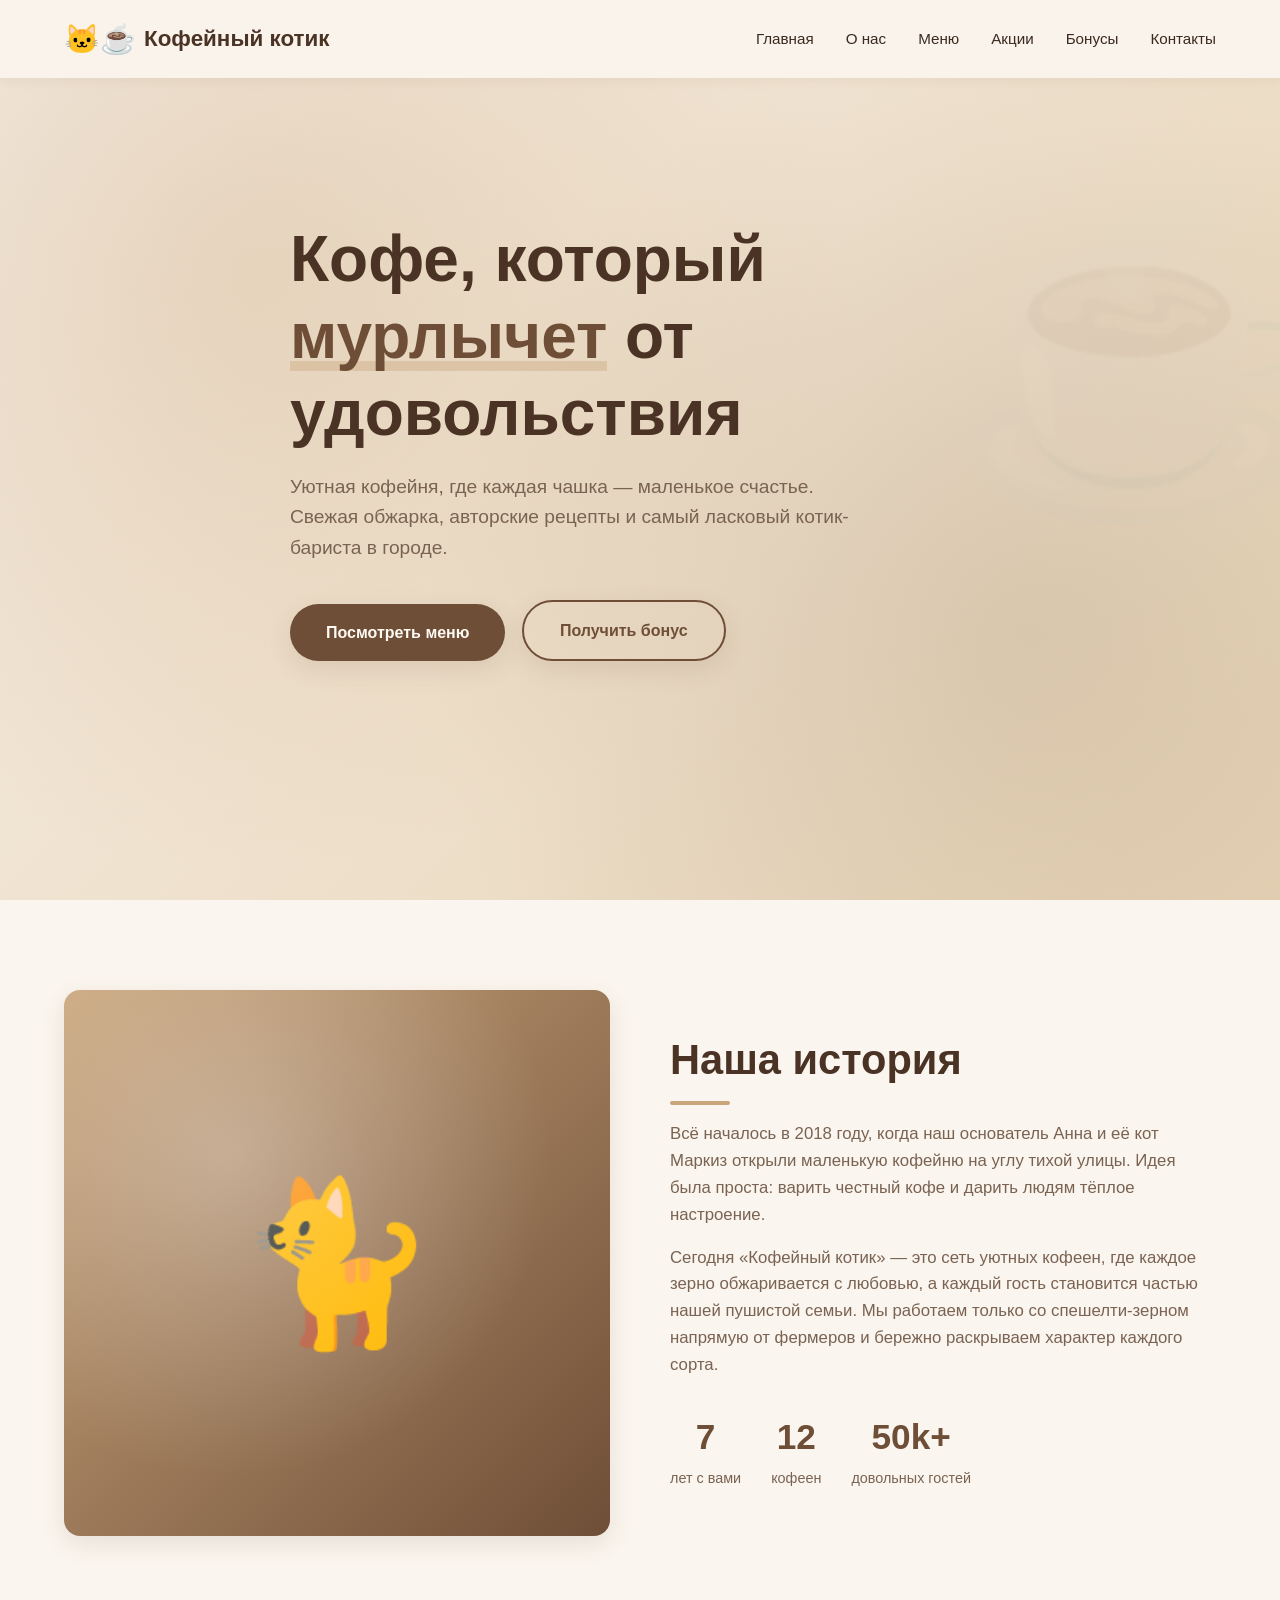
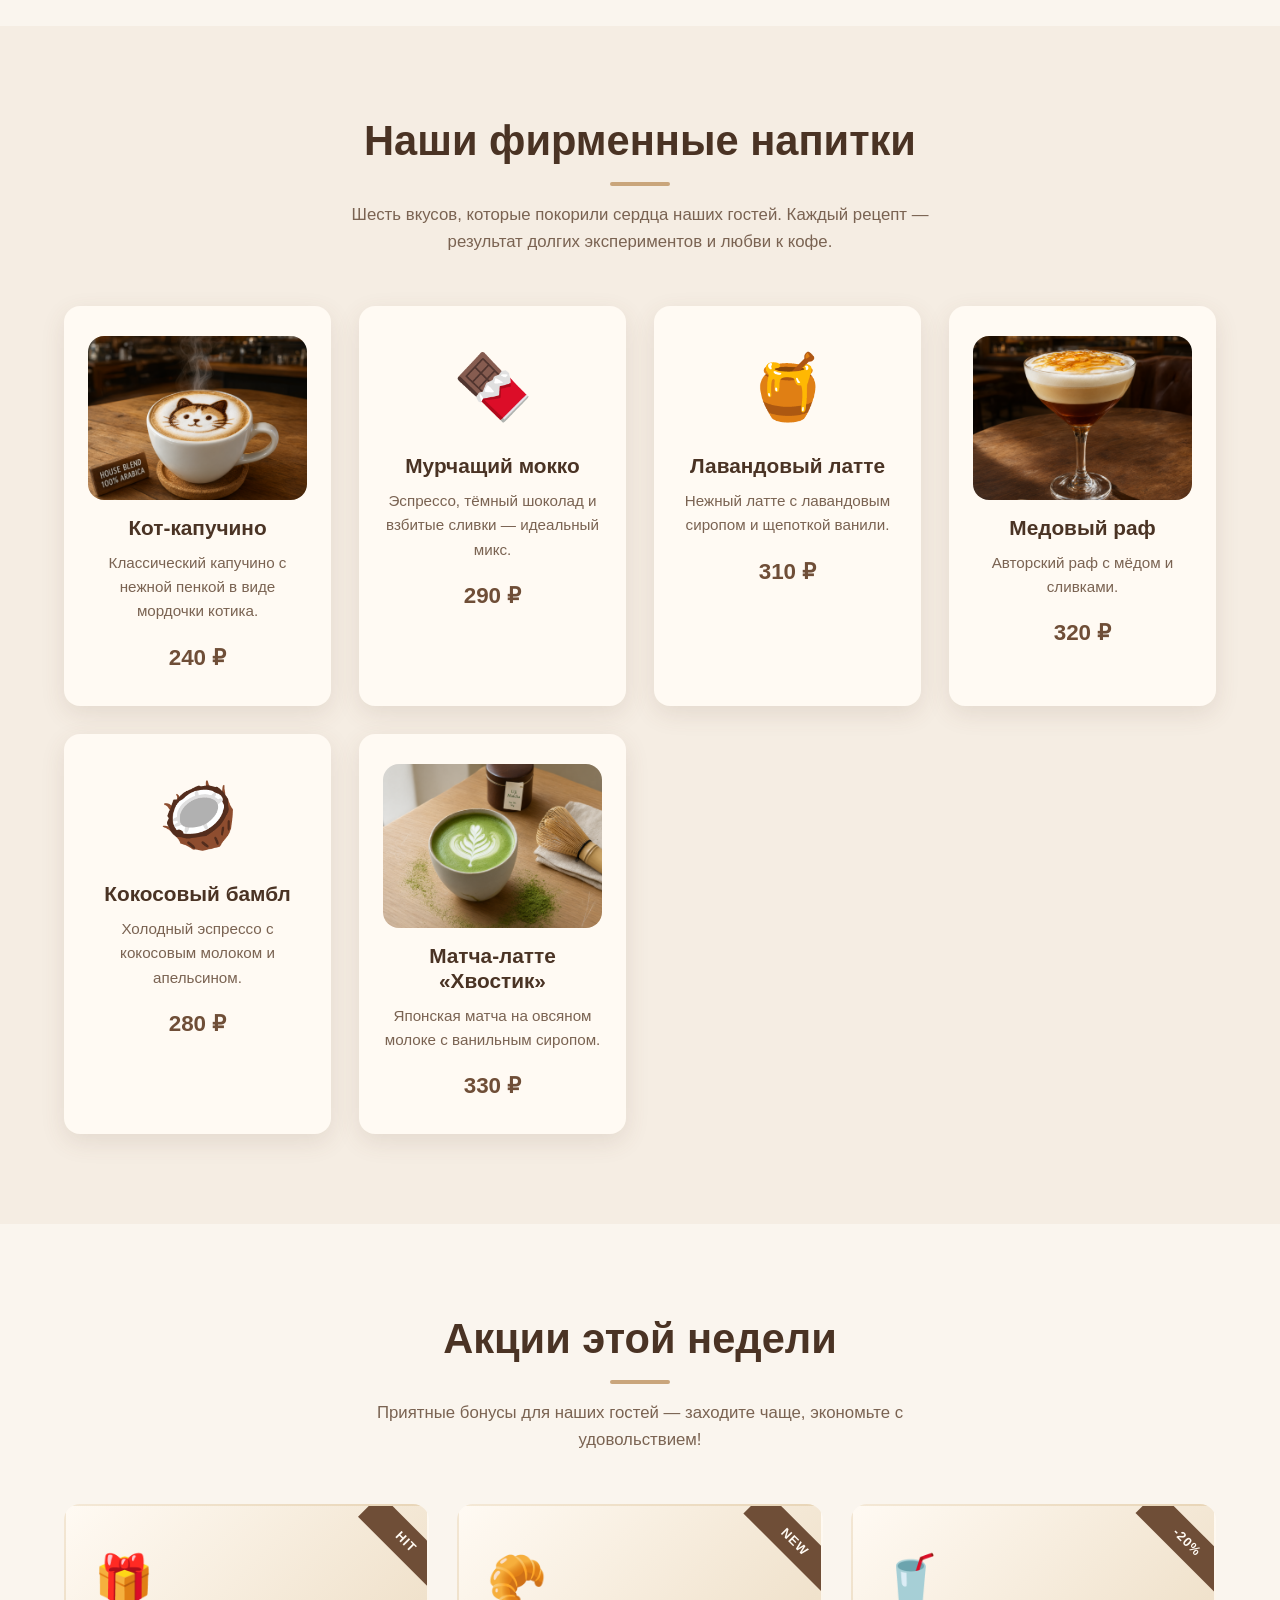
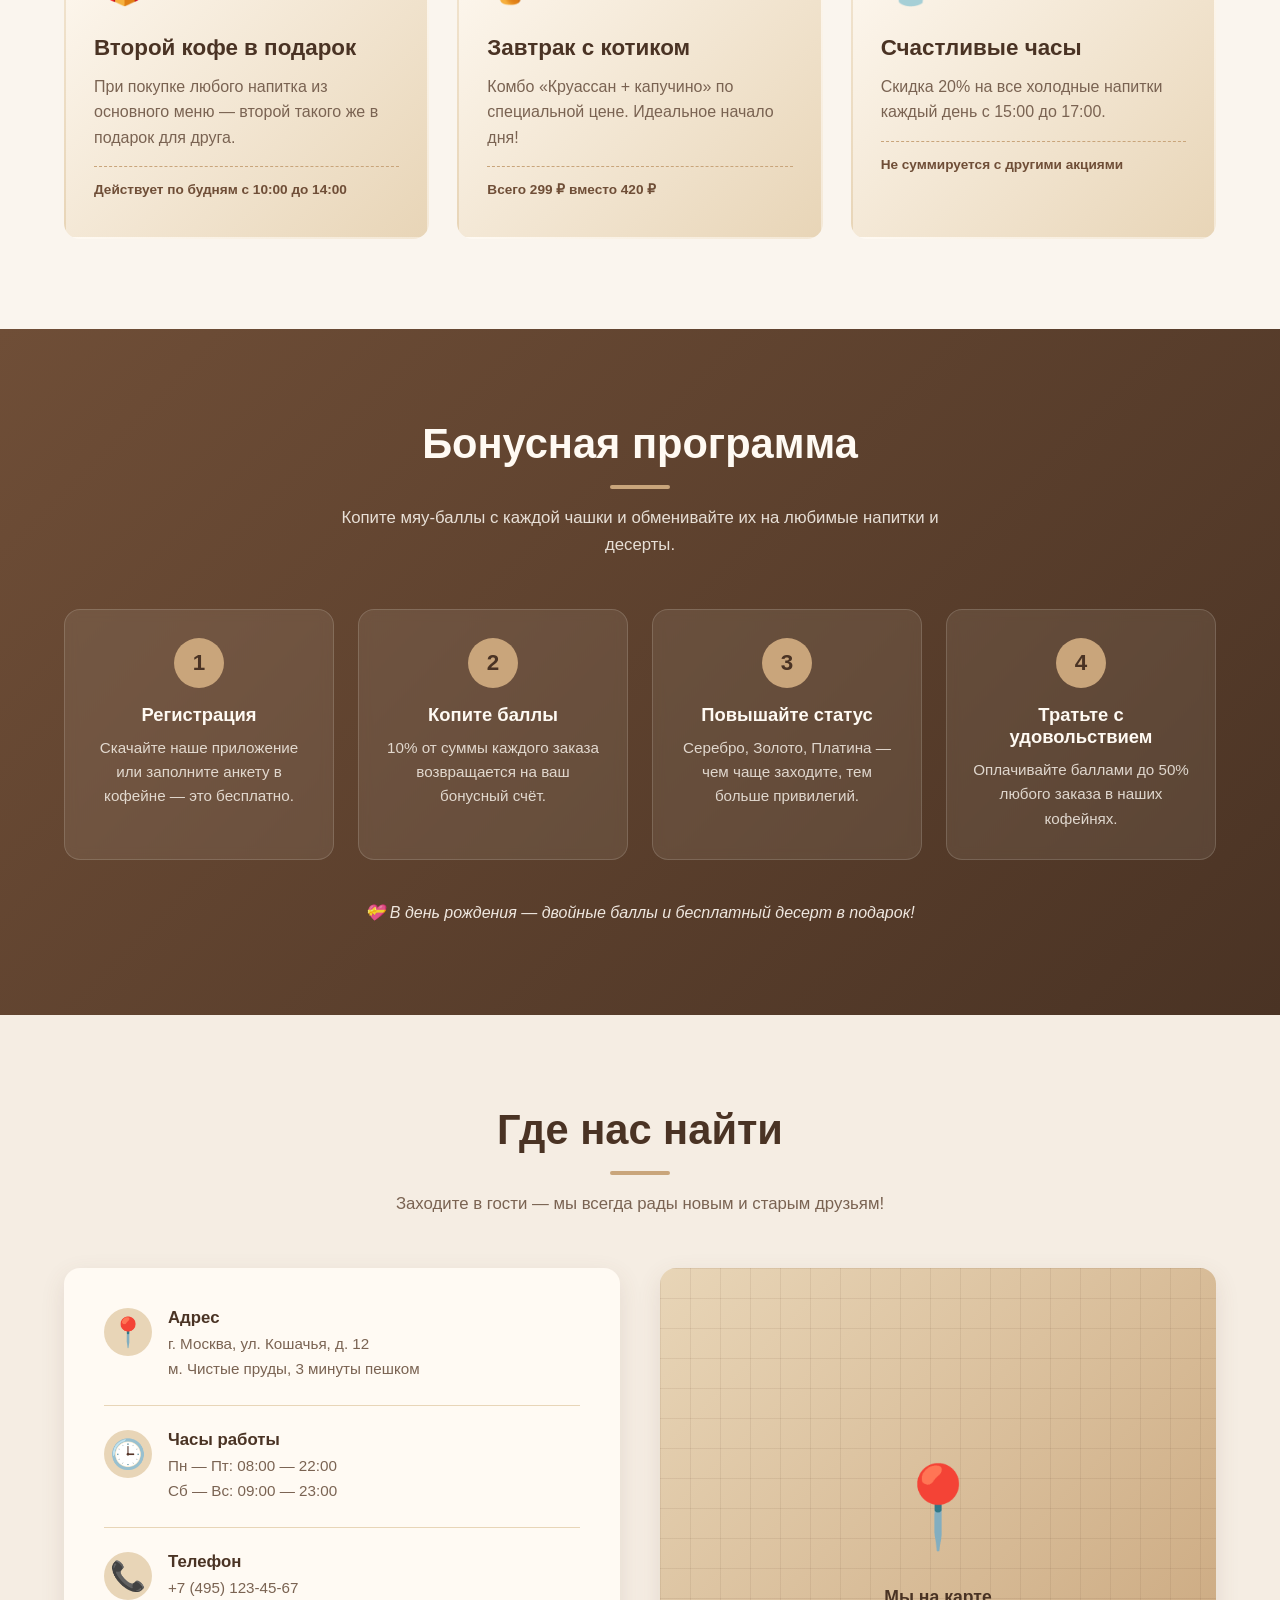
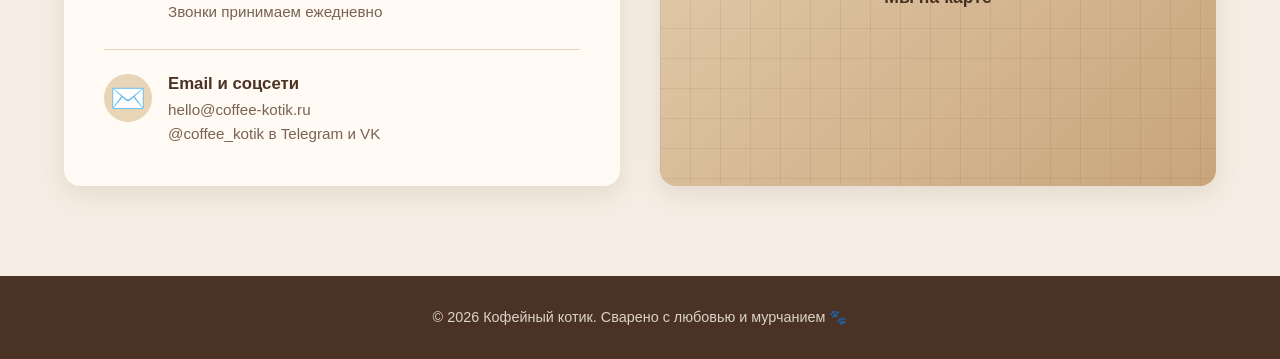
==== index.html @ b63c895c "Rename site.html to index.html" ====
<!DOCTYPE html>
<html lang="ru">
<head>
<meta charset="UTF-8" />
<meta name="viewport" content="width=device-width, initial-scale=1.0" />
<title>Кофейный котик — уютная кофейня в твоём городе</title>
<style>
  /* ===== Базовые стили ===== */
  * {
    margin: 0;
    padding: 0;
    box-sizing: border-box;
  }

  :root {
    --bg: #f5ede3;
    --bg-soft: #faf5ee;
    --primary: #6f4e37;
    --primary-dark: #4a3324;
    --accent: #c9a57b;
    --accent-light: #e8d5b7;
    --text: #3a2a1f;
    --text-soft: #7a6352;
    --white: #fffaf3;
    --shadow: 0 8px 24px rgba(111, 78, 55, 0.12);
    --shadow-hover: 0 14px 36px rgba(111, 78, 55, 0.22);
    --radius: 16px;
    --transition: 0.35s cubic-bezier(0.4, 0, 0.2, 1);
  }

  html {
    scroll-behavior: smooth;
    scroll-padding-top: 80px;
  }

  body {
    font-family: 'Segoe UI', Tahoma, Geneva, Verdana, sans-serif;
    background: var(--bg);
    color: var(--text);
    line-height: 1.6;
    overflow-x: hidden;
  }

  .container {
    max-width: 1200px;
    margin: 0 auto;
    padding: 0 24px;
  }

  section {
    padding: 90px 0;
  }

  h1, h2, h3 {
    font-weight: 700;
    color: var(--primary-dark);
    line-height: 1.2;
  }

  h2 {
    font-size: clamp(1.8rem, 4vw, 2.6rem);
    text-align: center;
    margin-bottom: 16px;
    position: relative;
  }

  h2::after {
    content: '';
    display: block;
    width: 60px;
    height: 4px;
    background: var(--accent);
    margin: 16px auto 0;
    border-radius: 2px;
  }

  .section-subtitle {
    text-align: center;
    color: var(--text-soft);
    font-size: 1.05rem;
    max-width: 620px;
    margin: 0 auto 50px;
  }

  /* ===== Навигация ===== */
  header {
    position: fixed;
    top: 0;
    left: 0;
    right: 0;
    background: rgba(250, 245, 238, 0.92);
    backdrop-filter: blur(12px);
    -webkit-backdrop-filter: blur(12px);
    box-shadow: 0 2px 12px rgba(111, 78, 55, 0.08);
    z-index: 1000;
    transition: var(--transition);
  }

  nav {
    display: flex;
    align-items: center;
    justify-content: space-between;
    padding: 16px 24px;
    max-width: 1200px;
    margin: 0 auto;
  }

  .logo {
    font-size: 1.4rem;
    font-weight: 700;
    color: var(--primary-dark);
    display: flex;
    align-items: center;
    gap: 8px;
    text-decoration: none;
    transition: var(--transition);
  }

  .logo:hover {
    transform: scale(1.05);
  }

  .logo-icon {
    font-size: 1.8rem;
  }

  .nav-links {
    display: flex;
    list-style: none;
    gap: 32px;
  }

  .nav-links a {
    color: var(--text);
    text-decoration: none;
    font-weight: 500;
    font-size: 0.95rem;
    position: relative;
    transition: var(--transition);
  }

  .nav-links a::after {
    content: '';
    position: absolute;
    bottom: -6px;
    left: 0;
    width: 0;
    height: 2px;
    background: var(--accent);
    transition: width var(--transition);
  }

  .nav-links a:hover {
    color: var(--primary);
  }

  .nav-links a:hover::after {
    width: 100%;
  }

  .burger {
    display: none;
    flex-direction: column;
    gap: 5px;
    cursor: pointer;
    background: none;
    border: none;
    padding: 6px;
  }

  .burger span {
    width: 26px;
    height: 3px;
    background: var(--primary-dark);
    border-radius: 2px;
    transition: var(--transition);
  }

  /* ===== Hero ===== */
  .hero {
    min-height: 100vh;
    display: flex;
    align-items: center;
    background:
      radial-gradient(circle at 20% 30%, rgba(201, 165, 123, 0.3), transparent 50%),
      radial-gradient(circle at 80% 70%, rgba(111, 78, 55, 0.15), transparent 50%),
      linear-gradient(135deg, #f5ede3 0%, #e8d5b7 100%);
    padding-top: 80px;
    position: relative;
    overflow: hidden;
  }

  .hero::before {
    content: '☕';
    position: absolute;
    font-size: 20rem;
    opacity: 0.05;
    top: 10%;
    right: -5%;
    animation: float 8s ease-in-out infinite;
  }

  @keyframes float {
    0%, 100% { transform: translateY(0) rotate(-5deg); }
    50% { transform: translateY(-30px) rotate(5deg); }
  }

  .hero-content {
    max-width: 700px;
    position: relative;
    z-index: 2;
    animation: fadeInUp 1s ease-out;
  }

  @keyframes fadeInUp {
    from {
      opacity: 0;
      transform: translateY(40px);
    }
    to {
      opacity: 1;
      transform: translateY(0);
    }
  }

  .hero h1 {
    font-size: clamp(2.2rem, 6vw, 4rem);
    margin-bottom: 20px;
  }

  .hero h1 span {
    color: var(--primary);
    position: relative;
    display: inline-block;
  }

  .hero h1 span::after {
    content: '';
    position: absolute;
    bottom: 4px;
    left: 0;
    width: 100%;
    height: 10px;
    background: var(--accent);
    opacity: 0.4;
    z-index: -1;
  }

  .hero p {
    font-size: clamp(1rem, 2vw, 1.2rem);
    color: var(--text-soft);
    margin-bottom: 36px;
    max-width: 560px;
  }

  .btn {
    display: inline-block;
    padding: 16px 36px;
    background: var(--primary);
    color: var(--white);
    text-decoration: none;
    border-radius: 50px;
    font-weight: 600;
    font-size: 1rem;
    border: none;
    cursor: pointer;
    transition: var(--transition);
    box-shadow: var(--shadow);
    position: relative;
    overflow: hidden;
  }

  .btn::before {
    content: '';
    position: absolute;
    top: 50%;
    left: 50%;
    width: 0;
    height: 0;
    background: rgba(255, 255, 255, 0.2);
    border-radius: 50%;
    transform: translate(-50%, -50%);
    transition: width 0.6s ease, height 0.6s ease;
  }

  .btn:hover {
    background: var(--primary-dark);
    transform: translateY(-3px);
    box-shadow: var(--shadow-hover);
  }

  .btn:hover::before {
    width: 300px;
    height: 300px;
  }

  .btn-outline {
    background: transparent;
    color: var(--primary);
    border: 2px solid var(--primary);
    margin-left: 12px;
  }

  .btn-outline:hover {
    background: var(--primary);
    color: var(--white);
  }

  /* ===== О компании ===== */
  .about {
    background: var(--bg-soft);
  }

  .about-grid {
    display: grid;
    grid-template-columns: 1fr 1fr;
    gap: 60px;
    align-items: center;
  }

  .about-image {
    aspect-ratio: 1;
    background:
      linear-gradient(135deg, var(--accent) 0%, var(--primary) 100%);
    border-radius: var(--radius);
    display: flex;
    align-items: center;
    justify-content: center;
    font-size: 10rem;
    box-shadow: var(--shadow);
    transition: var(--transition);
    position: relative;
    overflow: hidden;
  }

  .about-image::before {
    content: '';
    position: absolute;
    inset: 0;
    background: radial-gradient(circle at 30% 30%, rgba(255,255,255,0.3), transparent 60%);
  }

  .about-image:hover {
    transform: rotate(-2deg) scale(1.02);
  }

  .about-text h2 {
    text-align: left;
  }

  .about-text h2::after {
    margin: 16px 0 0;
  }

  .about-text p {
    margin-bottom: 16px;
    color: var(--text-soft);
    font-size: 1.05rem;
  }

  .about-stats {
    display: flex;
    gap: 30px;
    margin-top: 30px;
    flex-wrap: wrap;
  }

  .stat {
    text-align: center;
  }

  .stat-number {
    font-size: 2.2rem;
    font-weight: 700;
    color: var(--primary);
    display: block;
  }

  .stat-label {
    font-size: 0.9rem;
    color: var(--text-soft);
  }

  /* ===== Меню ===== */
  .menu-grid {
    display: grid;
    grid-template-columns: repeat(auto-fit, minmax(260px, 1fr));
    gap: 28px;
  }

  .menu-card {
    background: var(--white);
    border-radius: var(--radius);
    padding: 30px 24px;
    text-align: center;
    box-shadow: var(--shadow);
    transition: var(--transition);
    position: relative;
    overflow: hidden;
    cursor: pointer;
  }

  .menu-card::before {
    content: '';
    position: absolute;
    top: 0;
    left: 0;
    right: 0;
    height: 4px;
    background: linear-gradient(90deg, var(--accent), var(--primary));
    transform: scaleX(0);
    transform-origin: left;
    transition: transform var(--transition);
  }

  .menu-card:hover {
    transform: translateY(-10px);
    box-shadow: var(--shadow-hover);
  }

  .menu-card:hover::before {
    transform: scaleX(1);
  }

  .menu-icon {
    font-size: 4rem;
    margin-bottom: 16px;
    display: inline-block;
    transition: transform var(--transition);
  }

  .menu-card:hover .menu-icon {
    transform: scale(1.15) rotate(-8deg);
  }

  .card-media {
    display: block;
    width: 100%;
    aspect-ratio: 4 / 3;
    object-fit: cover;
    border-radius: var(--radius);
    margin-bottom: 16px;
  }

  .menu-card h3 {
    font-size: 1.3rem;
    margin-bottom: 10px;
    color: var(--primary-dark);
  }

  .menu-card p {
    color: var(--text-soft);
    font-size: 0.95rem;
    margin-bottom: 16px;
    min-height: 48px;
  }

  .menu-price {
    font-size: 1.4rem;
    font-weight: 700;
    color: var(--primary);
  }

  /* ===== Акции ===== */
  .promos {
    background: var(--bg-soft);
  }

  .promo-grid {
    display: grid;
    grid-template-columns: repeat(auto-fit, minmax(280px, 1fr));
    gap: 28px;
  }

  .promo-card {
    background: linear-gradient(135deg, var(--white) 0%, var(--accent-light) 100%);
    border-radius: var(--radius);
    padding: 36px 28px;
    position: relative;
    overflow: hidden;
    transition: var(--transition);
    border: 2px solid transparent;
  }

  .promo-card:hover {
    transform: translateY(-6px);
    border-color: var(--accent);
    box-shadow: var(--shadow-hover);
  }

  .promo-badge {
    position: absolute;
    top: 20px;
    right: -30px;
    background: var(--primary);
    color: var(--white);
    padding: 6px 40px;
    font-size: 0.8rem;
    font-weight: 600;
    transform: rotate(45deg);
    letter-spacing: 1px;
  }

  .promo-icon {
    font-size: 3rem;
    margin-bottom: 16px;
  }

  .promo-card h3 {
    font-size: 1.4rem;
    margin-bottom: 12px;
    color: var(--primary-dark);
  }

  .promo-card p {
    color: var(--text-soft);
    margin-bottom: 16px;
  }

  .promo-condition {
    font-size: 0.85rem;
    color: var(--primary);
    font-weight: 600;
    padding-top: 12px;
    border-top: 1px dashed var(--accent);
  }

  /* ===== Бонусная программа ===== */
  .bonus {
    background: linear-gradient(135deg, var(--primary) 0%, var(--primary-dark) 100%);
    color: var(--white);
  }

  .bonus h2 {
    color: var(--white);
  }

  .bonus h2::after {
    background: var(--accent);
  }

  .bonus .section-subtitle {
    color: rgba(255, 250, 243, 0.85);
  }

  .bonus-steps {
    display: grid;
    grid-template-columns: repeat(auto-fit, minmax(220px, 1fr));
    gap: 24px;
    margin-top: 20px;
  }

  .bonus-step {
    background: rgba(255, 250, 243, 0.08);
    border: 1px solid rgba(255, 250, 243, 0.15);
    border-radius: var(--radius);
    padding: 28px 22px;
    text-align: center;
    transition: var(--transition);
    backdrop-filter: blur(6px);
  }

  .bonus-step:hover {
    background: rgba(255, 250, 243, 0.15);
    transform: translateY(-6px);
  }

  .step-number {
    display: inline-flex;
    align-items: center;
    justify-content: center;
    width: 50px;
    height: 50px;
    background: var(--accent);
    color: var(--primary-dark);
    border-radius: 50%;
    font-size: 1.4rem;
    font-weight: 700;
    margin-bottom: 16px;
  }

  .bonus-step h3 {
    color: var(--white);
    font-size: 1.15rem;
    margin-bottom: 10px;
  }

  .bonus-step p {
    color: rgba(255, 250, 243, 0.8);
    font-size: 0.95rem;
  }

  .bonus-note {
    text-align: center;
    margin-top: 40px;
    font-size: 1rem;
    color: rgba(255, 250, 243, 0.9);
    font-style: italic;
  }

  /* ===== Контакты ===== */
  .contacts-grid {
    display: grid;
    grid-template-columns: 1fr 1fr;
    gap: 40px;
    align-items: stretch;
  }

  .contact-info {
    background: var(--white);
    padding: 40px;
    border-radius: var(--radius);
    box-shadow: var(--shadow);
  }

  .contact-item {
    display: flex;
    align-items: flex-start;
    gap: 16px;
    margin-bottom: 24px;
    padding-bottom: 24px;
    border-bottom: 1px solid var(--accent-light);
  }

  .contact-item:last-child {
    border-bottom: none;
    margin-bottom: 0;
    padding-bottom: 0;
  }

  .contact-icon {
    font-size: 1.8rem;
    flex-shrink: 0;
    width: 48px;
    height: 48px;
    background: var(--accent-light);
    border-radius: 50%;
    display: flex;
    align-items: center;
    justify-content: center;
    transition: var(--transition);
  }

  .contact-item:hover .contact-icon {
    background: var(--accent);
    transform: rotate(10deg) scale(1.1);
  }

  .contact-item h3 {
    font-size: 1.05rem;
    margin-bottom: 4px;
  }

  .contact-item p {
    color: var(--text-soft);
    font-size: 0.95rem;
  }

  .map-placeholder {
    background:
      linear-gradient(135deg, var(--accent-light) 0%, var(--accent) 100%);
    border-radius: var(--radius);
    min-height: 400px;
    display: flex;
    align-items: center;
    justify-content: center;
    flex-direction: column;
    color: var(--primary-dark);
    box-shadow: var(--shadow);
    transition: var(--transition);
    position: relative;
    overflow: hidden;
  }

  .map-placeholder::before {
    content: '';
    position: absolute;
    inset: 0;
    background-image:
      linear-gradient(rgba(111, 78, 55, 0.1) 1px, transparent 1px),
      linear-gradient(90deg, rgba(111, 78, 55, 0.1) 1px, transparent 1px);
    background-size: 30px 30px;
  }

  .map-placeholder:hover {
    transform: scale(1.01);
  }

  .map-pin {
    font-size: 5rem;
    animation: bounce 2s ease-in-out infinite;
    position: relative;
    z-index: 2;
  }

  @keyframes bounce {
    0%, 100% { transform: translateY(0); }
    50% { transform: translateY(-15px); }
  }

  .map-placeholder p {
    position: relative;
    z-index: 2;
    font-weight: 600;
    margin-top: 12px;
    font-size: 1.1rem;
  }

  /* ===== Footer ===== */
  footer {
    background: var(--primary-dark);
    color: rgba(255, 250, 243, 0.8);
    text-align: center;
    padding: 30px 20px;
    font-size: 0.9rem;
  }

  footer a {
    color: var(--accent);
    text-decoration: none;
  }

  /* ===== Адаптивность ===== */
  @media (max-width: 900px) {
    .about-grid,
    .contacts-grid {
      grid-template-columns: 1fr;
      gap: 40px;
    }

    .about-image {
      max-width: 400px;
      margin: 0 auto;
    }
  }

  @media (max-width: 768px) {
    section {
      padding: 70px 0;
    }

    .nav-links {
      position: fixed;
      top: 70px;
      right: -100%;
      flex-direction: column;
      background: var(--bg-soft);
      width: 75%;
      max-width: 300px;
      height: calc(100vh - 70px);
      padding: 40px 30px;
      gap: 24px;
      box-shadow: -4px 0 20px rgba(0,0,0,0.1);
      transition: right var(--transition);
    }

    .nav-links.active {
      right: 0;
    }

    .burger {
      display: flex;
    }

    .burger.active span:nth-child(1) {
      transform: translateY(8px) rotate(45deg);
    }
    .burger.active span:nth-child(2) {
      opacity: 0;
    }
    .burger.active span:nth-child(3) {
      transform: translateY(-8px) rotate(-45deg);
    }

    .hero {
      text-align: center;
    }

    .hero-content {
      margin: 0 auto;
    }

    .btn-outline {
      margin-left: 0;
      margin-top: 12px;
    }

    .hero::before {
      font-size: 12rem;
      right: -10%;
    }

    .contact-info {
      padding: 28px;
    }
  }

  @media (max-width: 480px) {
    .container {
      padding: 0 16px;
    }

    .menu-card {
      padding: 24px 20px;
    }

    .about-stats {
      justify-content: space-around;
    }
  }
</style>
</head>
<body>

<!-- ===== Навигация ===== -->
<header>
  <nav>
    <a href="#home" class="logo">
      <span class="logo-icon">🐱☕</span>
      <span>Кофейный котик</span>
    </a>
    <ul class="nav-links" id="navLinks">
      <li><a href="#home">Главная</a></li>
      <li><a href="#about">О нас</a></li>
      <li><a href="#menu">Меню</a></li>
      <li><a href="#promos">Акции</a></li>
      <li><a href="#bonus">Бонусы</a></li>
      <li><a href="#contacts">Контакты</a></li>
    </ul>
    <button class="burger" id="burger" aria-label="Меню">
      <span></span>
      <span></span>
      <span></span>
    </button>
  </nav>
</header>

<!-- ===== Hero ===== -->
<section class="hero" id="home">
  <div class="container">
    <div class="hero-content">
      <h1>Кофе, который <span>мурлычет</span> от удовольствия</h1>
      <p>Уютная кофейня, где каждая чашка — маленькое счастье. Свежая обжарка, авторские рецепты и самый ласковый котик-бариста в городе.</p>
      <a href="#menu" class="btn">Посмотреть меню</a>
      <a href="#bonus" class="btn btn-outline">Получить бонус</a>
    </div>
  </div>
</section>

<!-- ===== О компании ===== -->
<section class="about" id="about">
  <div class="container">
    <div class="about-grid">
      <div class="about-image">🐈</div>
      <div class="about-text">
        <h2>Наша история</h2>
        <p>Всё началось в 2018 году, когда наш основатель Анна и её кот Маркиз открыли маленькую кофейню на углу тихой улицы. Идея была проста: варить честный кофе и дарить людям тёплое настроение.</p>
        <p>Сегодня «Кофейный котик» — это сеть уютных кофеен, где каждое зерно обжаривается с любовью, а каждый гость становится частью нашей пушистой семьи. Мы работаем только со спешелти-зерном напрямую от фермеров и бережно раскрываем характер каждого сорта.</p>
        <div class="about-stats">
          <div class="stat">
            <span class="stat-number">7</span>
            <span class="stat-label">лет с вами</span>
          </div>
          <div class="stat">
            <span class="stat-number">12</span>
            <span class="stat-label">кофеен</span>
          </div>
          <div class="stat">
            <span class="stat-number">50k+</span>
            <span class="stat-label">довольных гостей</span>
          </div>
        </div>
      </div>
    </div>
  </div>
</section>

<!-- ===== Меню ===== -->
<section id="menu">
  <div class="container">
    <h2>Наши фирменные напитки</h2>
    <p class="section-subtitle">Шесть вкусов, которые покорили сердца наших гостей. Каждый рецепт — результат долгих экспериментов и любви к кофе.</p>
    <div class="menu-grid">
      <div class="menu-card">
        <img class="card-media" src="image/1794215291.png" alt="Капучино с рисунком котика на молочной пене" loading="lazy" />
        <h3>Кот-капучино</h3>
        <p>Классический капучино с нежной пенкой в виде мордочки котика.</p>
        <div class="menu-price">240 ₽</div>
      </div>
      <div class="menu-card">
        <div class="menu-icon">🍫</div>
        <h3>Мурчащий мокко</h3>
        <p>Эспрессо, тёмный шоколад и взбитые сливки — идеальный микс.</p>
        <div class="menu-price">290 ₽</div>
      </div>
      <div class="menu-card">
        <div class="menu-icon">🍯</div>
        <h3>Лавандовый латте</h3>
        <p>Нежный латте с лавандовым сиропом и щепоткой ванили.</p>
        <div class="menu-price">310 ₽</div>
      </div>
      <div class="menu-card">
        <img class="card-media" src="image/1794215383.png" alt="Медовый раф со сливочной пеной и мёдом" loading="lazy" />
        <h3>Медовый раф</h3>
        <p>Авторский раф с мёдом и сливками.</p>
        <div class="menu-price">320 ₽</div>
      </div>
      <div class="menu-card">
        <div class="menu-icon">🥥</div>
        <h3>Кокосовый бамбл</h3>
        <p>Холодный эспрессо с кокосовым молоком и апельсином.</p>
        <div class="menu-price">280 ₽</div>
      </div>
      <div class="menu-card">
        <img class="card-media" src="image/1794215501.png" alt="Матча-латте с рисунком на молочной пене" loading="lazy" />
        <h3>Матча-латте «Хвостик»</h3>
        <p>Японская матча на овсяном молоке с ванильным сиропом.</p>
        <div class="menu-price">330 ₽</div>
      </div>
    </div>
  </div>
</section>

<!-- ===== Акции ===== -->
<section class="promos" id="promos">
  <div class="container">
    <h2>Акции этой недели</h2>
    <p class="section-subtitle">Приятные бонусы для наших гостей — заходите чаще, экономьте с удовольствием!</p>
    <div class="promo-grid">
      <div class="promo-card">
        <div class="promo-badge">HIT</div>
        <div class="promo-icon">🎁</div>
        <h3>Второй кофе в подарок</h3>
        <p>При покупке любого напитка из основного меню — второй такого же в подарок для друга.</p>
        <div class="promo-condition">Действует по будням с 10:00 до 14:00</div>
      </div>
      <div class="promo-card">
        <div class="promo-badge">NEW</div>
        <div class="promo-icon">🥐</div>
        <h3>Завтрак с котиком</h3>
        <p>Комбо «Круассан + капучино» по специальной цене. Идеальное начало дня!</p>
        <div class="promo-condition">Всего 299 ₽ вместо 420 ₽</div>
      </div>
      <div class="promo-card">
        <div class="promo-badge">-20%</div>
        <div class="promo-icon">🥤</div>
        <h3>Счастливые часы</h3>
        <p>Скидка 20% на все холодные напитки каждый день с 15:00 до 17:00.</p>
        <div class="promo-condition">Не суммируется с другими акциями</div>
      </div>
    </div>
  </div>
</section>

<!-- ===== Бонусная программа ===== -->
<section class="bonus" id="bonus">
  <div class="container">
    <h2>Бонусная программа</h2>
    <p class="section-subtitle">Копите мяу-баллы с каждой чашки и обменивайте их на любимые напитки и десерты.</p>
    <div class="bonus-steps">
      <div class="bonus-step">
        <div class="step-number">1</div>
        <h3>Регистрация</h3>
        <p>Скачайте наше приложение или заполните анкету в кофейне — это бесплатно.</p>
      </div>
      <div class="bonus-step">
        <div class="step-number">2</div>
        <h3>Копите баллы</h3>
        <p>10% от суммы каждого заказа возвращается на ваш бонусный счёт.</p>
      </div>
      <div class="bonus-step">
        <div class="step-number">3</div>
        <h3>Повышайте статус</h3>
        <p>Серебро, Золото, Платина — чем чаще заходите, тем больше привилегий.</p>
      </div>
      <div class="bonus-step">
        <div class="step-number">4</div>
        <h3>Тратьте с удовольствием</h3>
        <p>Оплачивайте баллами до 50% любого заказа в наших кофейнях.</p>
      </div>
    </div>
    <p class="bonus-note">💝 В день рождения — двойные баллы и бесплатный десерт в подарок!</p>
  </div>
</section>

<!-- ===== Контакты ===== -->
<section id="contacts">
  <div class="container">
    <h2>Где нас найти</h2>
    <p class="section-subtitle">Заходите в гости — мы всегда рады новым и старым друзьям!</p>
    <div class="contacts-grid">
      <div class="contact-info">
        <div class="contact-item">
          <div class="contact-icon">📍</div>
          <div>
            <h3>Адрес</h3>
            <p>г. Москва, ул. Кошачья, д. 12<br>м. Чистые пруды, 3 минуты пешком</p>
          </div>
        </div>
        <div class="contact-item">
          <div class="contact-icon">🕒</div>
          <div>
            <h3>Часы работы</h3>
            <p>Пн — Пт: 08:00 — 22:00<br>Сб — Вс: 09:00 — 23:00</p>
          </div>
        </div>
        <div class="contact-item">
          <div class="contact-icon">📞</div>
          <div>
            <h3>Телефон</h3>
            <p>+7 (495) 123-45-67<br>Звонки принимаем ежедневно</p>
          </div>
        </div>
        <div class="contact-item">
          <div class="contact-icon">✉️</div>
          <div>
            <h3>Email и соцсети</h3>
            <p>hello@coffee-kotik.ru<br>@coffee_kotik в Telegram и VK</p>
          </div>
        </div>
      </div>
      <div class="map-placeholder">
        <div class="map-pin">📍</div>
        <p>Мы на карте</p>
      </div>
    </div>
  </div>
</section>

<!-- ===== Footer ===== -->
<footer>
  <p>© 2026 Кофейный котик. Сварено с любовью и мурчанием 🐾</p>
</footer>

<script>
  // Мобильное меню
  const burger = document.getElementById('burger');
  const navLinks = document.getElementById('navLinks');

  burger.addEventListener('click', () => {
    burger.classList.toggle('active');
    navLinks.classList.toggle('active');
  });

  // Закрытие меню при клике по ссылке
  document.querySelectorAll('.nav-links a').forEach(link => {
    link.addEventListener('click', () => {
      burger.classList.remove('active');
      navLinks.classList.remove('active');
    });
  });

  // Эффект тени у шапки при прокрутке
  window.addEventListener('scroll', () => {
    const header = document.querySelector('header');
    if (window.scrollY > 50) {
      header.style.boxShadow = '0 4px 20px rgba(111, 78, 55, 0.15)';
    } else {
      header.style.boxShadow = '0 2px 12px rgba(111, 78, 55, 0.08)';
    }
  });
</script>

</body>
</html>
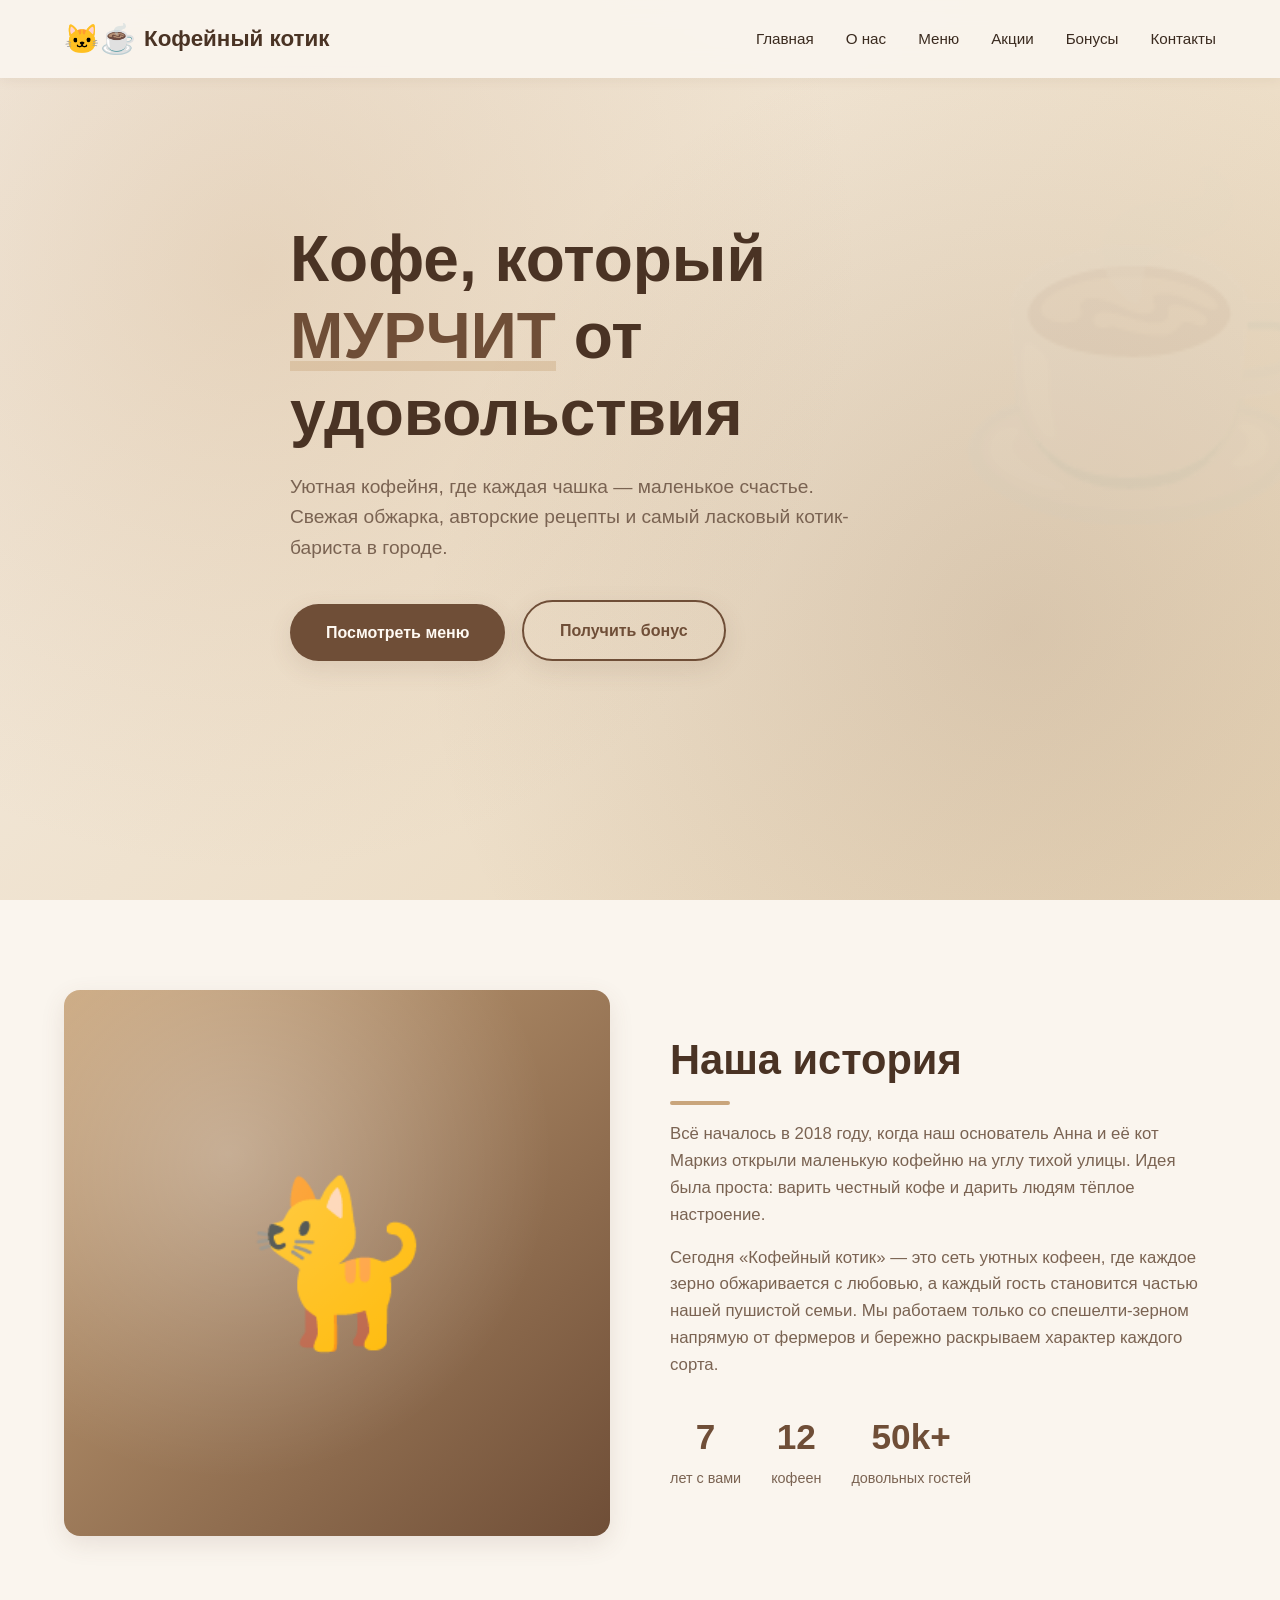
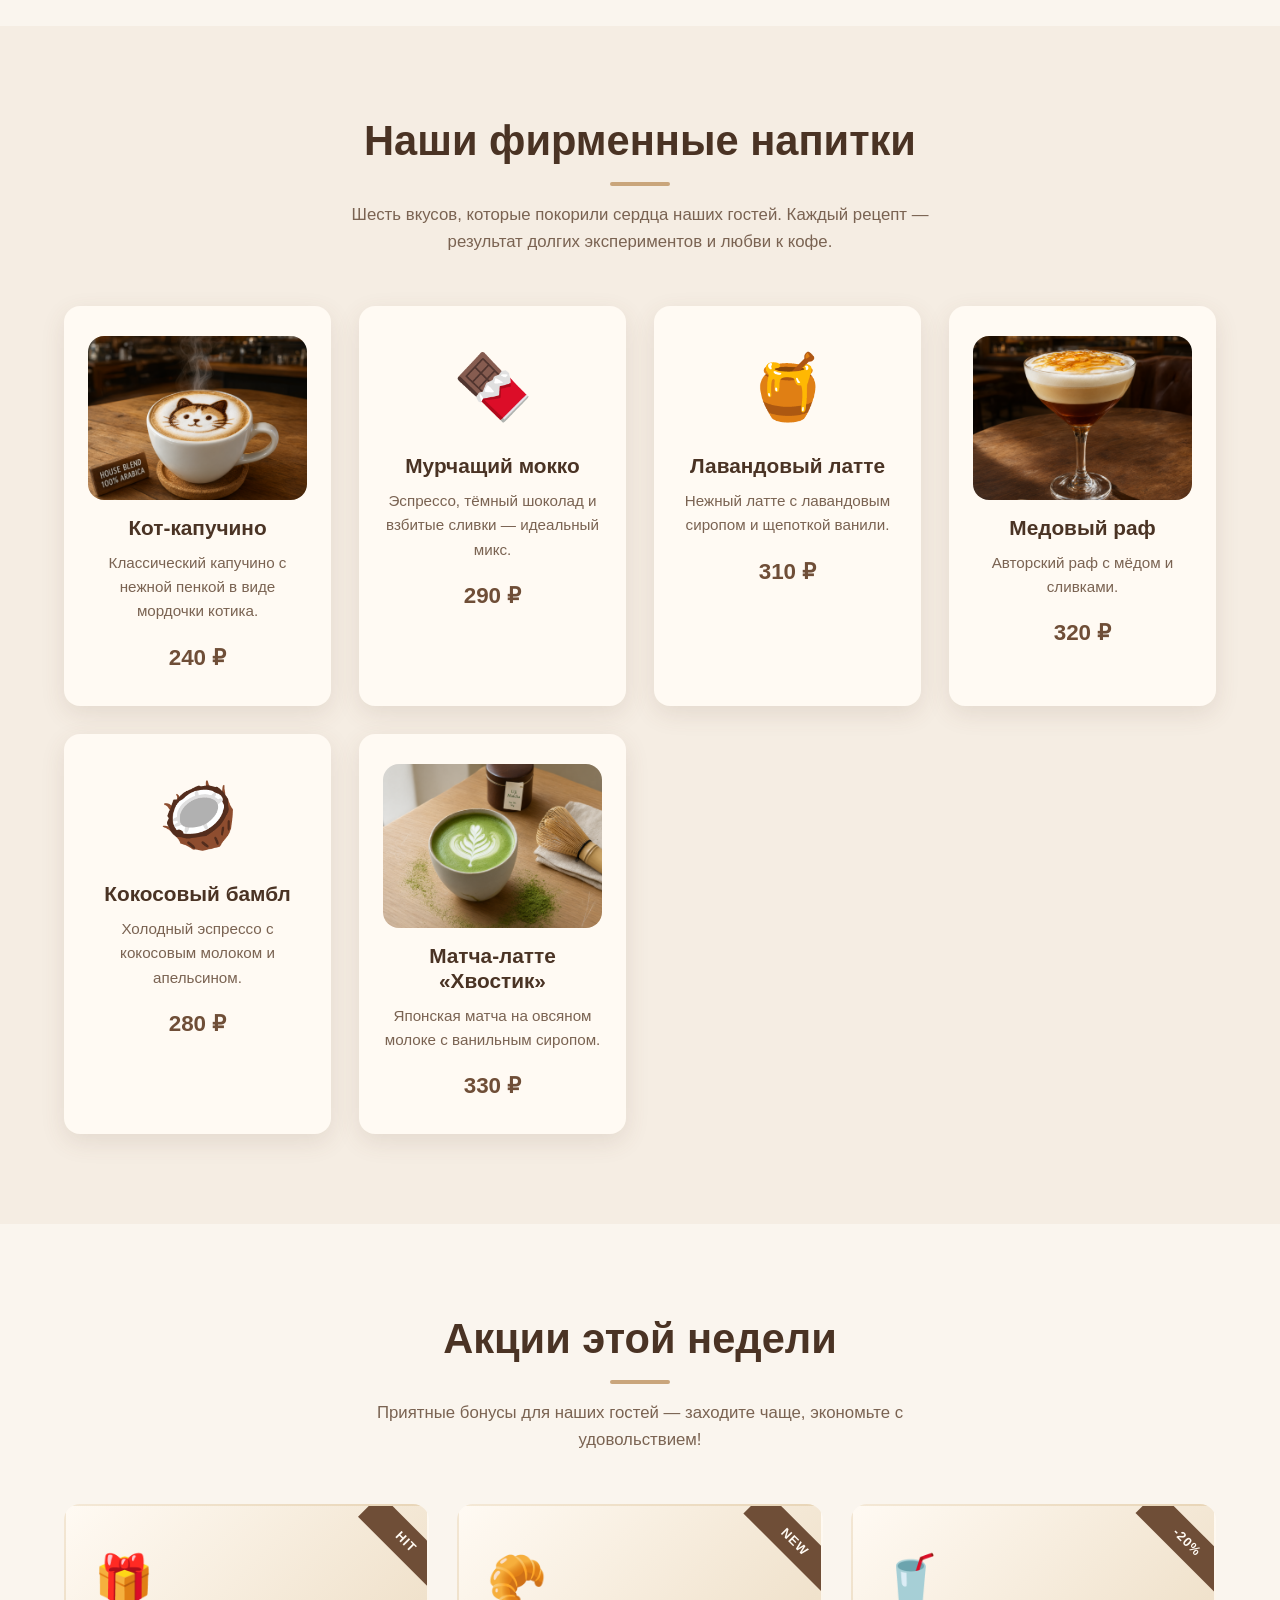
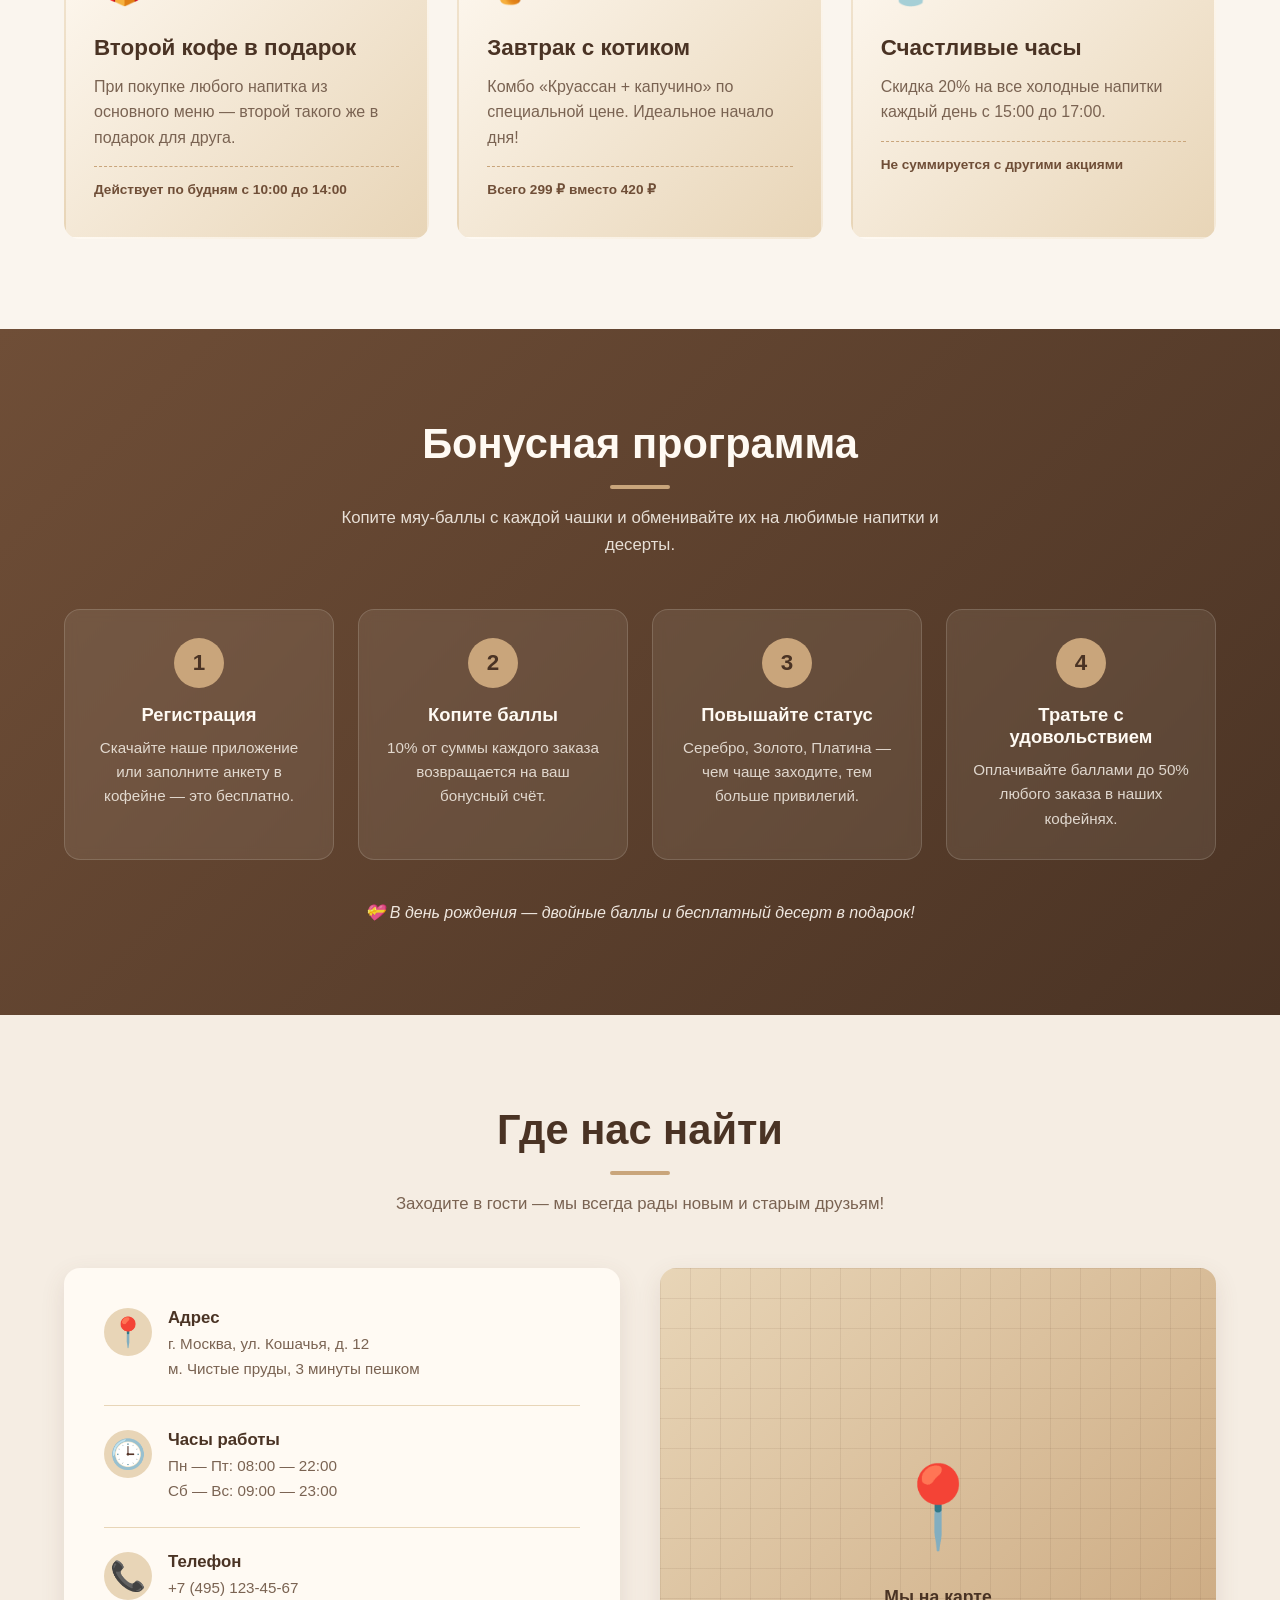
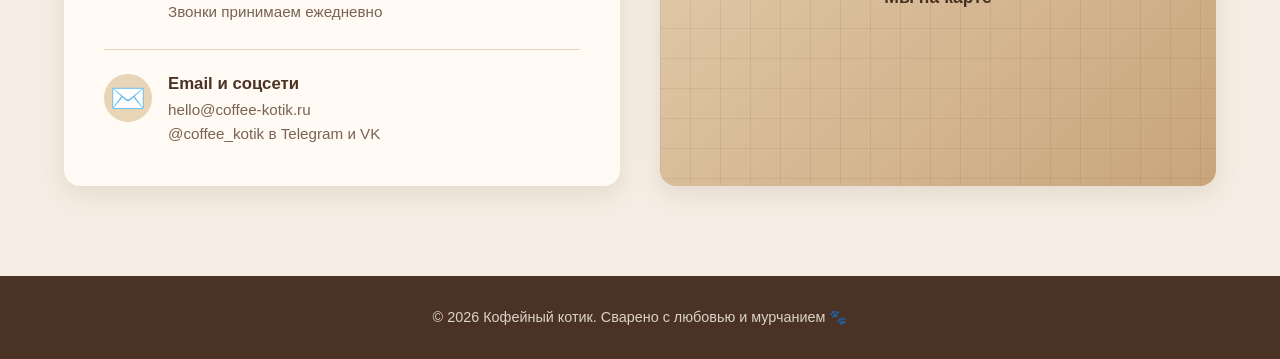
==== commit dd16ebdb: "Update index.html" ====
--- a/index.html
+++ b/index.html
@@ -3,7 +3,7 @@
 <head>
 <meta charset="UTF-8" />
 <meta name="viewport" content="width=device-width, initial-scale=1.0" />
-<title>Кофейный котик — уютная кофейня в твоём городе</title>
+<title>Кофейный котик — ООООООООЧЕНЬ уютная кофейня в твоём городе</title>
 <style>
   /* ===== Базовые стили ===== */
   * {
@@ -839,7 +839,7 @@
 <section class="hero" id="home">
   <div class="container">
     <div class="hero-content">
-      <h1>Кофе, который <span>мурлычет</span> от удовольствия</h1>
+      <h1>Кофе, который <span>МУРЧИТ</span> от удовольствия</h1>
       <p>Уютная кофейня, где каждая чашка — маленькое счастье. Свежая обжарка, авторские рецепты и самый ласковый котик-бариста в городе.</p>
       <a href="#menu" class="btn">Посмотреть меню</a>
       <a href="#bonus" class="btn btn-outline">Получить бонус</a>
